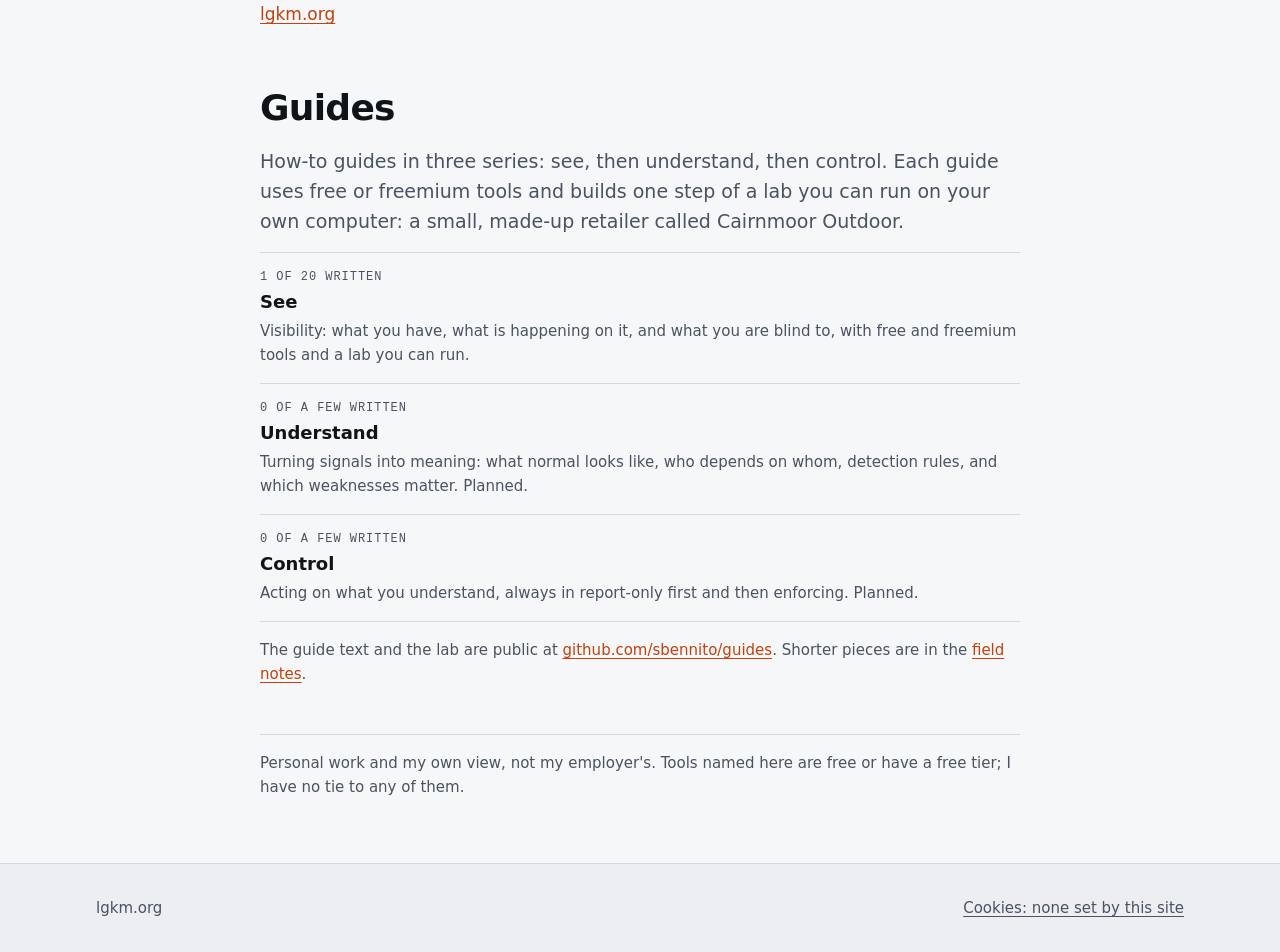
==== public/guides/index.html @ a83566cf "Add the guides section and the overview guide for the See series Serves lgkm.org/guides/ from public" ====
<!doctype html>
<html lang="en-GB">
<head>
<meta charset="utf-8">
<meta name="viewport" content="width=device-width,initial-scale=1">
<title>Guides · lgkm.org</title>
<meta name="description" content="How-to guides on seeing, understanding and controlling IT and security, with free tools and a lab you can run.">
<meta name="robots" content="noindex,nofollow">
<meta property="og:type" content="website">
<meta property="og:title" content="Guides · lgkm.org">
<meta property="og:description" content="How-to guides on seeing, understanding and controlling IT and security, with free tools and a lab you can run.">
<meta property="og:url" content="https://lgkm.org/guides/">
<meta property="og:image" content="https://lgkm.org/shared/og-card.png">
<meta property="og:image:width" content="1200">
<meta property="og:image:height" content="630">
<meta property="og:image:alt" content="lgkm: security leadership, architecture, and things built at home.">
<meta name="twitter:card" content="summary_large_image">
<link rel="icon" href="../favicon.svg" type="image/svg+xml">
<link rel="apple-touch-icon" href="../apple-touch-icon.png">
<link rel="stylesheet" href="assets/tokens.css">
<link rel="stylesheet" href="assets/lg.css">
<link rel="stylesheet" href="assets/guides.css">
</head>
<body>
<lgkm-nav><a href="../">lgkm.org</a></lgkm-nav>
<script src="https://lgkm.org/shared/nav.js" defer></script>
<main>
<h1>Guides</h1>
<p class="lg-lede">How-to guides in three series: see, then understand, then control. Each guide uses free or freemium tools and builds one step of a lab you can run on your own computer: a small, made-up retailer called Cairnmoor Outdoor.</p>
<ul class="list">
<li><span class="lg-eyebrow">1 of 20 written</span><a class="title" href="see/">See</a><p>Visibility: what you have, what is happening on it, and what you are blind to, with free and freemium tools and a lab you can run.</p></li>
<li><span class="lg-eyebrow">0 of a few written</span><a class="title" href="understand/">Understand</a><p>Turning signals into meaning: what normal looks like, who depends on whom, detection rules, and which weaknesses matter. Planned.</p></li>
<li><span class="lg-eyebrow">0 of a few written</span><a class="title" href="control/">Control</a><p>Acting on what you understand, always in report-only first and then enforcing. Planned.</p></li>
</ul>
<p class="small">The guide text and the lab are public at <a href="https://github.com/sbennito/guides" rel="noopener">github.com/sbennito/guides</a>. Shorter pieces are in the <a href="../notes/">field notes</a>.</p>
<p class="foot">Personal work and my own view, not my employer's. Tools named here are free or have a free tier; I have no tie to any of them.</p>
</main>
<footer class="lg-footer"><div class="lg-footer-inner"><span>lgkm.org</span><a href="../cookies/">Cookies: none set by this site</a></div></footer>
</body>
</html>
---- public/guides/assets/tokens.css ----
/* lgkm — generated from tokens.json */
:root {
  --surface: #f6f7f8;
  --surface-raised: #ffffff;
  --surface-sunken: #eceef1;
  --line: #d5d9df;
  --line-strong: #848e9d;
  --ink: #0f1419;
  --ink-muted: #4a5361;
  --signal: #f26419;
  --on-signal: #0f1419;
  --signal-ink: #c2410c;
  --signal-tint: #ffe6d6;
  --slate: #1e2a38;
  --on-slate: #ffffff;
  --success: #1a7f4b;
  --danger: #b42318;
  --info: #255f99;
  --chart-1: #1e2a38;
  --chart-2: #52606f;
  --chart-3: #848e9d;
  --seq-1: #ffe6d6;
  --seq-2: #fcc29c;
  --seq-3: #f79560;
  --seq-4: #e2672a;
  --seq-5: #c2410c;
  --font-sans: "Instrument Sans", ui-sans-serif, system-ui, -apple-system, "Segoe UI", sans-serif;
  --font-mono: "JetBrains Mono", ui-monospace, "SF Mono", Menlo, monospace;
  --text-display: 56px/60px;
  --text-h1: 36px/44px;
  --text-h2: 24px/32px;
  --text-h3: 18px/26px;
  --text-body: 17px/28px;
  --text-body-sm: 15px/24px;
  --text-eyebrow: 12px/16px;
  --text-code: 14px/22px;
  --space-1: 4px;
  --space-2: 8px;
  --space-3: 12px;
  --space-4: 16px;
  --space-6: 24px;
  --space-8: 32px;
  --space-12: 48px;
  --space-16: 64px;
  --radius-sm: 2px;
  --radius-md: 6px;
  --radius-lg: 12px;
  --duration: 140ms;
  --measure: 68ch;
  --width-reading: 720px;
  --width-grid: 1120px;
}
@media (prefers-color-scheme: dark) {
  :root:not([data-theme="light"]) {
    --surface: #0f1216;
    --surface-raised: #1a1f26;
    --surface-sunken: #0a0c0f;
    --line: #2a3039;
    --line-strong: #626c7a;
    --ink: #eef1f4;
    --ink-muted: #9aa4b1;
    --signal: #ff7a33;
    --on-signal: #0f1419;
    --signal-ink: #ff8a4c;
    --signal-tint: #3a1f12;
    --slate: #34475c;
    --on-slate: #eef1f4;
    --success: #4cc38a;
    --danger: #ff8a80;
    --info: #7cb3ec;
    --chart-1: #c9d1db;
    --chart-2: #8d9aab;
    --chart-3: #626c7a;
    --seq-1: #3a1f12;
    --seq-2: #69331a;
    --seq-3: #a24b22;
    --seq-4: #dc6a30;
    --seq-5: #ff8a4c;
  }
}
:root[data-theme="dark"] {
  --surface: #0f1216;
  --surface-raised: #1a1f26;
  --surface-sunken: #0a0c0f;
  --line: #2a3039;
  --line-strong: #626c7a;
  --ink: #eef1f4;
  --ink-muted: #9aa4b1;
  --signal: #ff7a33;
  --on-signal: #0f1419;
  --signal-ink: #ff8a4c;
  --signal-tint: #3a1f12;
  --slate: #34475c;
  --on-slate: #eef1f4;
  --success: #4cc38a;
  --danger: #ff8a80;
  --info: #7cb3ec;
  --chart-1: #c9d1db;
  --chart-2: #8d9aab;
  --chart-3: #626c7a;
  --seq-1: #3a1f12;
  --seq-2: #69331a;
  --seq-3: #a24b22;
  --seq-4: #dc6a30;
  --seq-5: #ff8a4c;
}
---- public/guides/assets/lg.css ----
/* lgkm — generated from components/base.css, bundle.css and extras.css by tools/tokens.mjs. Load after tokens.css. */

/* Elements: the page, type, links, code and focus, for a page that uses the lg-* classes. */
:root { color-scheme: light dark; }
:root[data-theme="light"] { color-scheme: light; }
:root[data-theme="dark"] { color-scheme: dark; }
*, *::before, *::after { box-sizing: border-box; }
html { -webkit-text-size-adjust: 100%; }
body { margin: 0; background: var(--surface); color: var(--ink); font: 400 var(--text-body) var(--font-sans); -webkit-font-smoothing: antialiased; }
:focus-visible { outline: 2px solid var(--signal-ink); outline-offset: 2px; }
::selection { background: var(--signal-tint); color: var(--ink); }
a { color: var(--signal-ink); text-underline-offset: 3px; }
a:not(:hover):not(:focus-visible) { text-decoration-thickness: 1px; }
h1, h2, h3 { margin: 0; color: var(--ink); font-weight: 600; text-wrap: balance; }
h1 { font: 600 var(--text-h1) var(--font-sans); letter-spacing: -.02em; }
h2 { font: 600 var(--text-h2) var(--font-sans); letter-spacing: -.01em; }
h3 { font: 600 var(--text-h3) var(--font-sans); }
p { max-width: var(--measure); }
code, pre, kbd { font-family: var(--font-mono); }
code { font-size: .9em; background: var(--surface-sunken); border-radius: var(--radius-sm); padding: 0 var(--space-1); }
pre { font: 400 var(--text-code) var(--font-mono); overflow-x: auto; margin: 0; background: var(--surface-raised); border: 1px solid var(--line); border-radius: var(--radius-md); padding: var(--space-3) var(--space-4); }
pre code { font-size: inherit; background: none; padding: 0; }
hr { border: 0; border-top: 1px solid var(--line); margin: var(--space-8) 0; }
img { max-width: 100%; height: auto; }
.lg-display { font: 600 var(--text-display) var(--font-sans); letter-spacing: -.03em; }
.lg-lede { color: var(--ink-muted); font-size: 19px; line-height: 30px; }
@media (max-width: 560px) { h1 { font-size: 30px; line-height: 38px; } .lg-display { font-size: 40px; line-height: 44px; } }
@media (prefers-reduced-motion: reduce) { *, *::before, *::after { transition: none !important; animation: none !important; } }
@media print {
  :root { color-scheme: light; }
  /* Canvas and CanvasText are the printer's white and black, whatever the screen theme was. */
  body { background: Canvas; color: CanvasText; font-size: 11pt; line-height: 1.5; }
  lgkm-nav, .lg-header, .lg-footer, .lg-pager, .lg-btn { display: none !important; }
  a { color: inherit; text-decoration: underline; }
  a[href^="http"]::after { content: " (" attr(href) ")"; font-size: 9pt; word-break: break-all; }
  .lg-card, .lg-callout, pre { border-color: CanvasText; background: none; }
  .lg-figure, pre, table, h2, h3 { break-inside: avoid; }
  h2, h3 { break-after: avoid; }
}

500;600&family=JetBrains+Mono:wght@400;500&display=swap");

/* focus: solid 2px signal-ink ring, 2px offset in the page colour */
.lg-btn:focus-visible, .lg-card:focus-visible, .lg-nav-link:focus-visible, .lg-wordmark:focus-visible {
  outline: 2px solid var(--signal-ink); outline-offset: 2px;
}

.lg-eyebrow { font-family: var(--font-mono); font-size: 12px; line-height: 16px; font-weight: 500; letter-spacing: .08em; text-transform: uppercase; color: var(--ink-muted); }

/* Wordmark */
.lg-wordmark { display: inline-flex; align-items: flex-end; font-weight: 600; letter-spacing: -.03em; color: var(--ink); text-decoration: none; line-height: 1; }
.lg-wordmark-dot { display: inline-block; background: var(--signal); border-radius: var(--radius-sm); }
.lg-wordmark-sm { font-size: 22px; } .lg-wordmark-sm .lg-wordmark-dot { width: 5px; height: 5px; margin: 0 0 3px 2px; }
.lg-wordmark-md { font-size: 40px; } .lg-wordmark-md .lg-wordmark-dot { width: 8px; height: 8px; margin: 0 0 5px 3px; }
.lg-wordmark-lg { font-size: 72px; } .lg-wordmark-lg .lg-wordmark-dot { width: 13px; height: 13px; margin: 0 0 9px 5px; }

/* Button */
.lg-btn { display: inline-flex; align-items: center; gap: var(--space-2); height: 40px; padding: 0 var(--space-4); box-sizing: border-box;
  font: inherit; font-size: 15px; font-weight: 500; text-decoration: none; cursor: pointer;
  border-radius: var(--radius-md); border: 1px solid var(--line-strong); background: transparent; color: var(--ink);
  transition: background-color 140ms, border-color 140ms, color 140ms; }
.lg-btn:hover { background: var(--surface-sunken); }
.lg-btn-primary { background: var(--signal); border-color: var(--signal); color: var(--on-signal); }
.lg-btn-primary:hover { background: var(--signal-ink); border-color: var(--signal-ink); color: var(--surface); }
.lg-btn-ghost { border-color: transparent; color: var(--signal-ink); padding: 0 var(--space-2); }
.lg-btn-ghost:hover { background: var(--signal-tint); color: var(--ink); }
.lg-btn:disabled { opacity: .5; cursor: not-allowed; }

/* Tag */
.lg-tag { display: inline-block; font-family: var(--font-mono); font-size: 12px; line-height: 20px; padding: 0 var(--space-2); border-radius: var(--radius-sm); background: var(--surface-sunken); color: var(--ink-muted); border: 1px solid var(--line); }
.lg-tag-signal { background: var(--signal-tint); border-color: transparent; color: var(--ink); }
.lg-tag-slate { background: var(--slate); border-color: transparent; color: var(--on-slate); }

/* Callout */
.lg-callout { border: 1px solid var(--line); border-radius: var(--radius-md); background: var(--surface-raised); padding: var(--space-4) var(--space-6); }
.lg-callout-label { font-family: var(--font-mono); font-size: 12px; line-height: 16px; font-weight: 500; letter-spacing: .08em; text-transform: uppercase; margin-bottom: var(--space-2); }
.lg-callout-body { color: var(--ink); }
.lg-callout-note { background: var(--signal-tint); border-color: transparent; }
.lg-callout-note .lg-callout-label { color: var(--ink); }
.lg-callout-info .lg-callout-label { color: var(--info); }
.lg-callout-success .lg-callout-label { color: var(--success); }
.lg-callout-danger { border-color: var(--danger); }
.lg-callout-danger .lg-callout-label { color: var(--danger); }

/* PostCard */
.lg-card { display: flex; flex-direction: column; gap: var(--space-2); padding: var(--space-6); background: var(--surface-raised); border: 1px solid var(--line); border-radius: var(--radius-md); color: var(--ink); text-decoration: none; transition: border-color 140ms; }
.lg-card:hover { border-color: var(--line-strong); }
.lg-card:hover .lg-card-title { color: var(--signal-ink); }
.lg-card-title { margin: 0; font-size: 18px; line-height: 26px; font-weight: 600; transition: color 140ms; }
.lg-card-summary { margin: 0; font-size: 15px; line-height: 24px; color: var(--ink-muted); }
.lg-card-tags { display: flex; flex-wrap: wrap; gap: var(--space-2); margin-top: var(--space-2); }

/* SiteHeader */
.lg-header { border-bottom: 1px solid var(--line); background: var(--surface); }
.lg-header-inner { max-width: 1120px; margin: 0 auto; padding: 0 var(--space-4); height: 64px; display: flex; align-items: center; justify-content: space-between; gap: var(--space-6); }
.lg-nav { display: flex; gap: var(--space-6); }
.lg-nav-link { position: relative; font-size: 15px; font-weight: 500; color: var(--ink-muted); text-decoration: none; padding: var(--space-2) 0; }
.lg-nav-link:hover { color: var(--ink); }
.lg-nav-link.is-active { color: var(--ink); }
.lg-nav-link.is-active::after { content: ""; position: absolute; left: 0; right: 0; bottom: -2px; height: 2px; background: var(--signal); }
@media (max-width: 560px) { .lg-nav { gap: var(--space-4); } .lg-nav-link { font-size: 14px; } }

/* Plain-HTML components (no React counterpart yet): form fields, table, figure, footer, pager, icon. */

/* Field: a label above an input, select or textarea, with optional hint and error. */
.lg-field { display: grid; gap: var(--space-1); }
.lg-label { font: 500 var(--text-body-sm) var(--font-sans); color: var(--ink); }
.lg-hint { font: 400 var(--text-body-sm) var(--font-sans); color: var(--ink-muted); }
.lg-error { font: 500 var(--text-body-sm) var(--font-sans); color: var(--danger); }
.lg-input { width: 100%; min-height: 40px; padding: var(--space-2) var(--space-3); font: 400 var(--text-body-sm) var(--font-sans); color: var(--ink); background: var(--surface-raised); border: 1px solid var(--line-strong); border-radius: var(--radius-md); transition: border-color var(--duration); }
.lg-input:hover { border-color: var(--ink-muted); }
.lg-input:focus-visible { outline: 2px solid var(--signal-ink); outline-offset: 2px; }
.lg-input[aria-invalid="true"] { border-color: var(--danger); }
textarea.lg-input { min-height: 96px; resize: vertical; }

/* Table: hairline rows, a sunken header, numbers in mono and right-aligned. */
.lg-table { width: 100%; border-collapse: collapse; font: 400 var(--text-body-sm) var(--font-sans); }
.lg-table caption { text-align: left; font: 500 var(--text-eyebrow) var(--font-mono); letter-spacing: .08em; text-transform: uppercase; color: var(--ink-muted); padding-bottom: var(--space-2); }
.lg-table th, .lg-table td { text-align: left; vertical-align: top; padding: var(--space-2) var(--space-3); border-bottom: 1px solid var(--line); }
.lg-table thead th { background: var(--surface-sunken); color: var(--ink); font-weight: 600; border-bottom-color: var(--line-strong); }
.lg-table .num { text-align: right; font-family: var(--font-mono); font-variant-numeric: tabular-nums; }
.lg-table-wrap { overflow-x: auto; border: 1px solid var(--line); border-radius: var(--radius-md); }
.lg-table-wrap .lg-table tr:last-child td { border-bottom: 0; }

/* Figure: an image, diagram or code block with a caption under it. */
.lg-figure { margin: 0; display: grid; gap: var(--space-2); }
.lg-figure img, .lg-figure svg { display: block; width: 100%; height: auto; border-radius: var(--radius-lg); }
.lg-figure figcaption { font: 400 var(--text-body-sm) var(--font-sans); color: var(--ink-muted); max-width: var(--measure); }

/* Footer: sunken band, muted small copy, the grid width. */
.lg-footer { background: var(--surface-sunken); border-top: 1px solid var(--line); color: var(--ink-muted); font: 400 var(--text-body-sm) var(--font-sans); }
.lg-footer-inner { max-width: var(--width-grid); margin: 0 auto; padding: var(--space-8) var(--space-4); display: flex; flex-wrap: wrap; gap: var(--space-4) var(--space-8); justify-content: space-between; }
.lg-footer a { color: var(--ink-muted); }
.lg-footer a:hover { color: var(--ink); }

/* Pager: previous and next links at the end of a post. */
.lg-pager { display: grid; grid-template-columns: 1fr 1fr; gap: var(--space-4); }
.lg-pager a { display: grid; gap: var(--space-1); padding: var(--space-4); border: 1px solid var(--line); border-radius: var(--radius-md); background: var(--surface-raised); color: var(--ink); text-decoration: none; font: 600 var(--text-body-sm) var(--font-sans); transition: border-color var(--duration); }
.lg-pager a:hover { border-color: var(--line-strong); }
.lg-pager .lg-eyebrow { font-weight: 500; }
.lg-pager-next { text-align: right; grid-column: 2; }
@media (max-width: 560px) { .lg-pager { grid-template-columns: 1fr; } .lg-pager-next { grid-column: 1; } }

/* Icon: an inline Lucide SVG from assets/icons/lucide/, drawn in the text colour. */
.lg-icon { width: 20px; height: 20px; flex: none; stroke: currentColor; stroke-width: 1.5; fill: none; vertical-align: -4px; }
.lg-icon-sm { width: 16px; height: 16px; vertical-align: -3px; }
---- public/guides/assets/guides.css ----
/* Generated by tools/build.mjs. The tokens and components come from tokens.css and lg.css (copies from sbennito/branding). */
@font-face{font-family:"Instrument Sans";src:url(../../shared/fonts/instrument-sans.woff2) format("woff2");font-weight:400 700;font-style:normal;font-display:swap}
@font-face{font-family:"JetBrains Mono";src:url(../../shared/fonts/jetbrains-mono.woff2) format("woff2");font-weight:400 500;font-style:normal;font-display:swap}
body{padding:0 var(--space-4) var(--space-16)}
p{max-width:none}
lgkm-nav{display:block;max-width:760px;min-height:38px;margin:0 auto var(--space-12)}
main{max-width:760px;margin:0 auto}
p,ul,ol,blockquote,figure,pre{margin:0}
main>*+*{margin-top:var(--space-4)}
h2{margin-top:var(--space-8)}
h3{margin-top:var(--space-6)}
ul,ol{padding-left:22px;display:flex;flex-direction:column;gap:var(--space-2)}
blockquote{border-left:2px solid var(--line-strong);padding-left:var(--space-4);color:var(--ink-muted)}
pre{overflow-x:auto;padding:var(--space-4);border:1px solid var(--line);border-radius:var(--radius-md);background:var(--surface-sunken);font-family:var(--font-mono);font-size:14px;line-height:22px}
.lg-eyebrow a{color:inherit}
.lg-eyebrow+h1{margin-top:var(--space-2)}
.list{list-style:none;padding:0;gap:0;border-top:1px solid var(--line)}
.list li{padding:var(--space-4) 0;border-bottom:1px solid var(--line);display:flex;flex-direction:column;gap:var(--space-1)}
.list .title{color:var(--ink);font-size:18px;line-height:26px;font-weight:600}
.list a.title{text-decoration:none}
.list a.title:hover,.list a.title:focus-visible{color:var(--signal-ink);text-decoration:underline}
.list p{color:var(--ink-muted);font-size:15px;line-height:24px}
.small{font-size:15px;line-height:24px;color:var(--ink-muted)}
.foot{color:var(--ink-muted);font-size:15px;line-height:24px;border-top:1px solid var(--line);padding-top:var(--space-4);margin-top:var(--space-12)}
.fig text{fill:var(--ink);font-family:var(--font-sans);font-size:13px}
.fig .title{font-size:15px;font-weight:600}
.fig .name{font-weight:600}
.fig .muted{fill:var(--ink-muted);font-size:12px}
.fig .box{fill:none;stroke:var(--line-strong);stroke-width:1.25}
.fig .dash{stroke-dasharray:5 4}
.fig .hi{fill:var(--signal-tint);stroke:var(--signal);stroke-width:2}
.fig .edge{fill:none;stroke:var(--line-strong);stroke-width:1.25}
.fig .arrow{fill:var(--line-strong)}
.lg-footer{margin:var(--space-16) calc(-1 * var(--space-4)) calc(-1 * var(--space-16))}
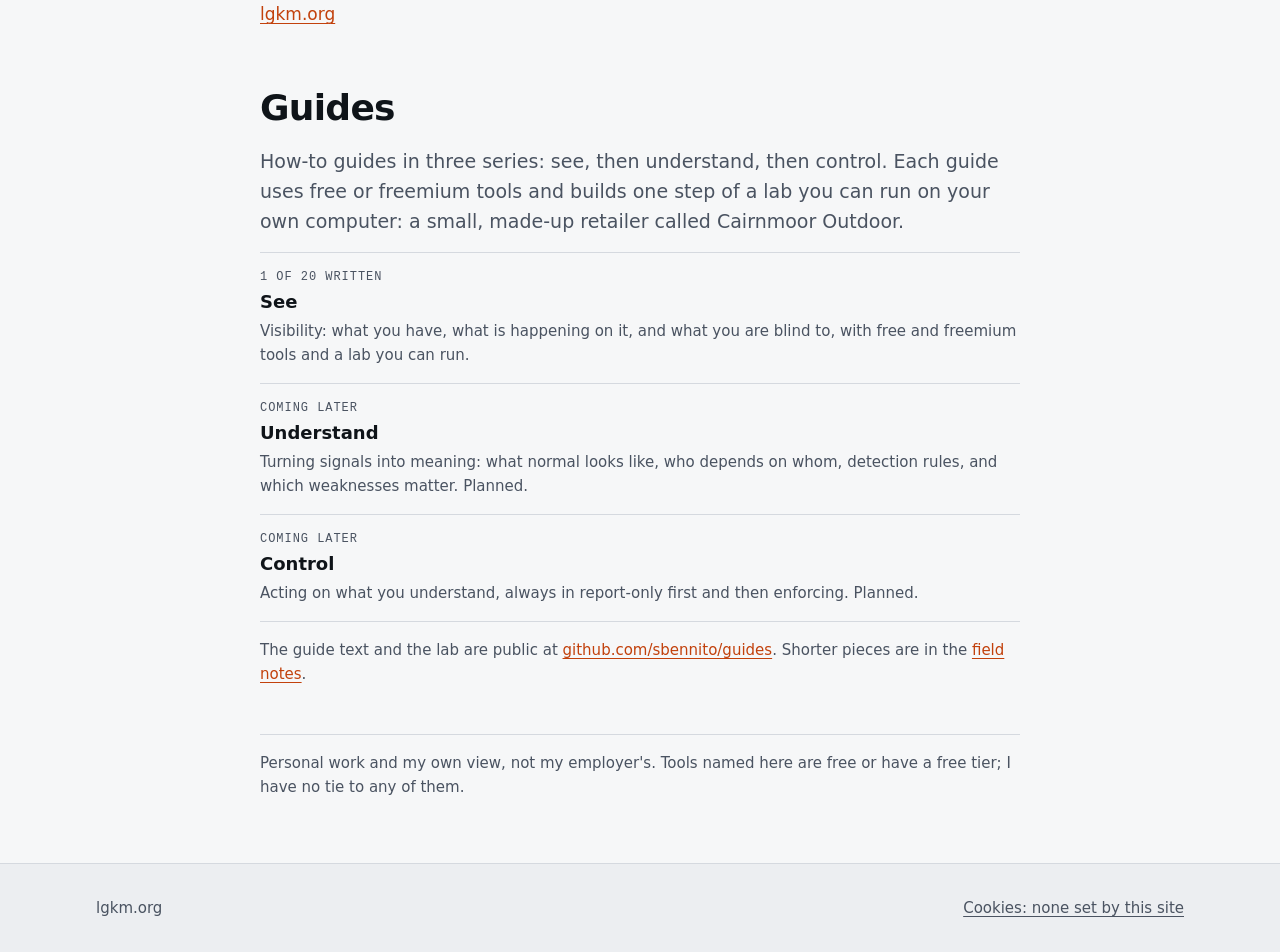
==== commit e57e1be9: "Publish a series page only once the series has a guide Understand and Control had pages with nothing" ====
--- a/public/guides/index.html
+++ b/public/guides/index.html
@@ -29,8 +29,8 @@
 <p class="lg-lede">How-to guides in three series: see, then understand, then control. Each guide uses free or freemium tools and builds one step of a lab you can run on your own computer: a small, made-up retailer called Cairnmoor Outdoor.</p>
 <ul class="list">
 <li><span class="lg-eyebrow">1 of 20 written</span><a class="title" href="see/">See</a><p>Visibility: what you have, what is happening on it, and what you are blind to, with free and freemium tools and a lab you can run.</p></li>
-<li><span class="lg-eyebrow">0 of a few written</span><a class="title" href="understand/">Understand</a><p>Turning signals into meaning: what normal looks like, who depends on whom, detection rules, and which weaknesses matter. Planned.</p></li>
-<li><span class="lg-eyebrow">0 of a few written</span><a class="title" href="control/">Control</a><p>Acting on what you understand, always in report-only first and then enforcing. Planned.</p></li>
+<li><span class="lg-eyebrow">Coming later</span><span class="title">Understand</span><p>Turning signals into meaning: what normal looks like, who depends on whom, detection rules, and which weaknesses matter. Planned.</p></li>
+<li><span class="lg-eyebrow">Coming later</span><span class="title">Control</span><p>Acting on what you understand, always in report-only first and then enforcing. Planned.</p></li>
 </ul>
 <p class="small">The guide text and the lab are public at <a href="https://github.com/sbennito/guides" rel="noopener">github.com/sbennito/guides</a>. Shorter pieces are in the <a href="../notes/">field notes</a>.</p>
 <p class="foot">Personal work and my own view, not my employer's. Tools named here are free or have a free tier; I have no tie to any of them.</p>
